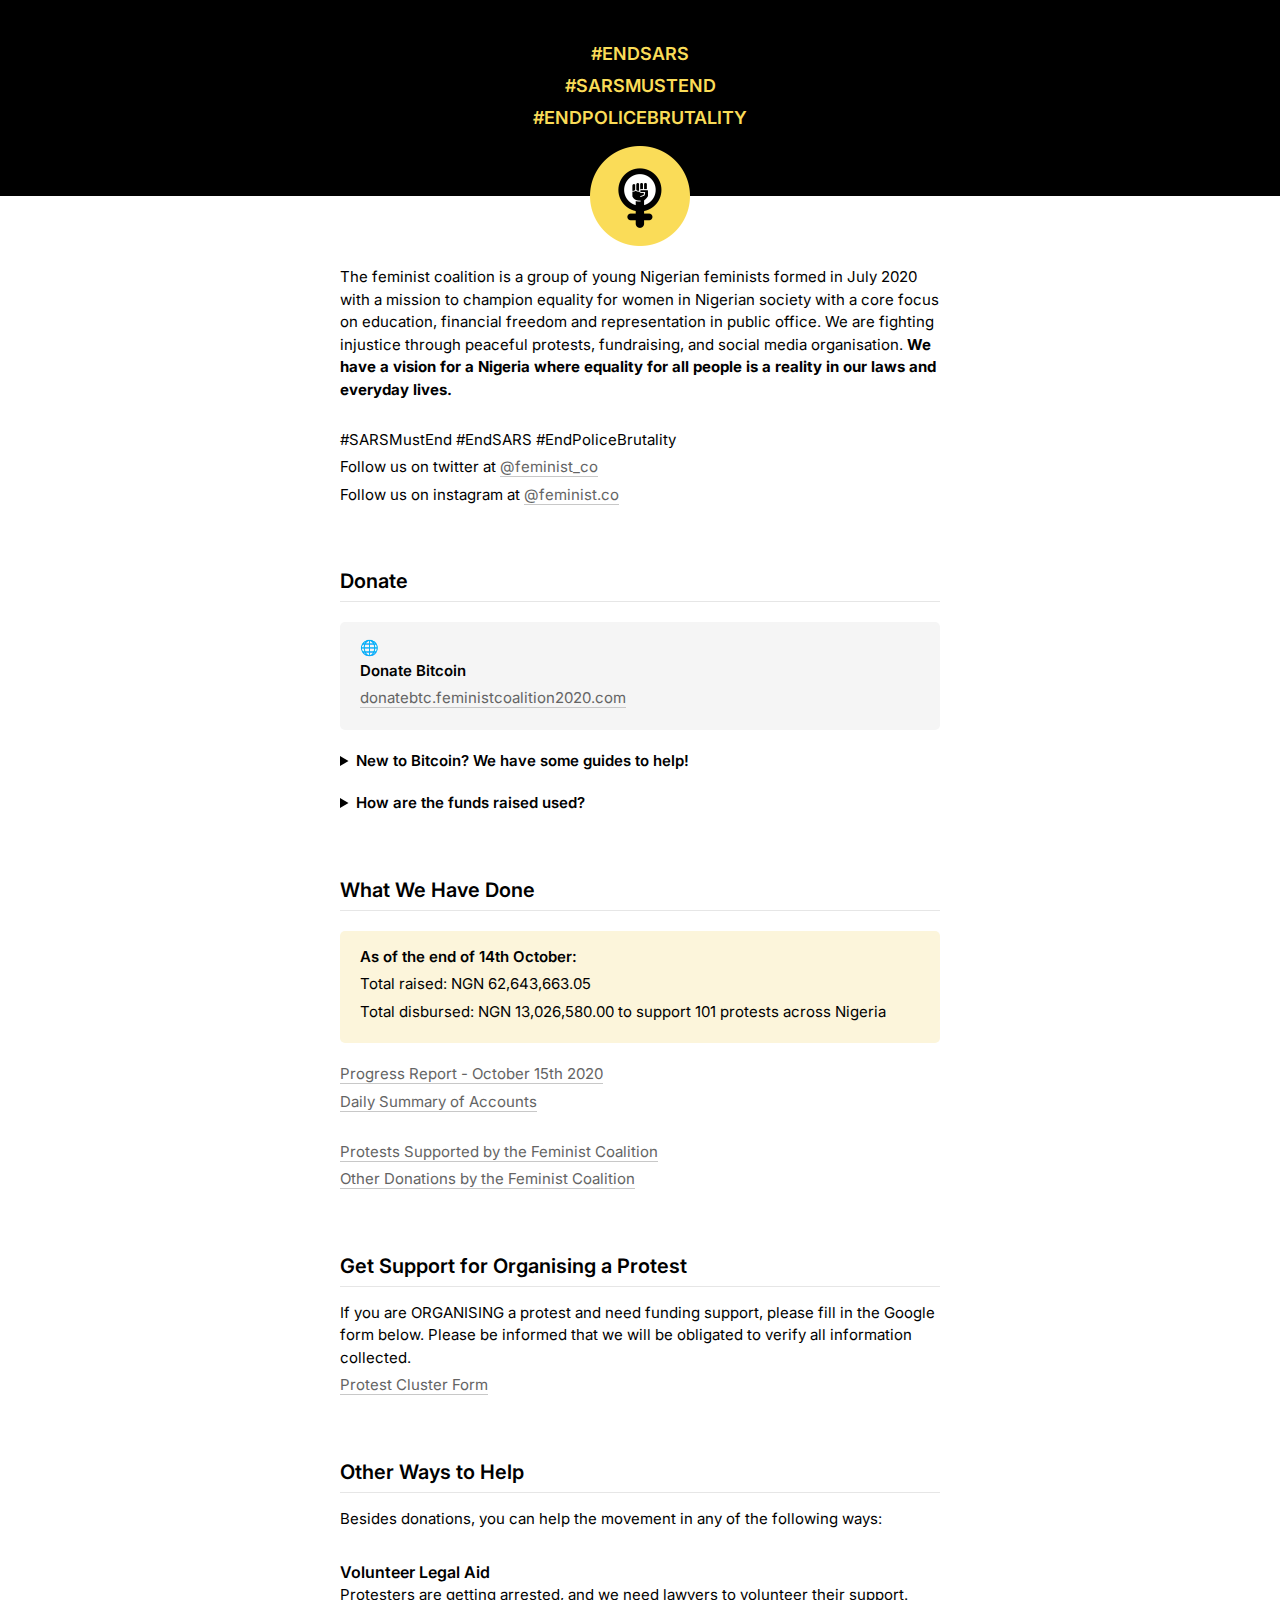
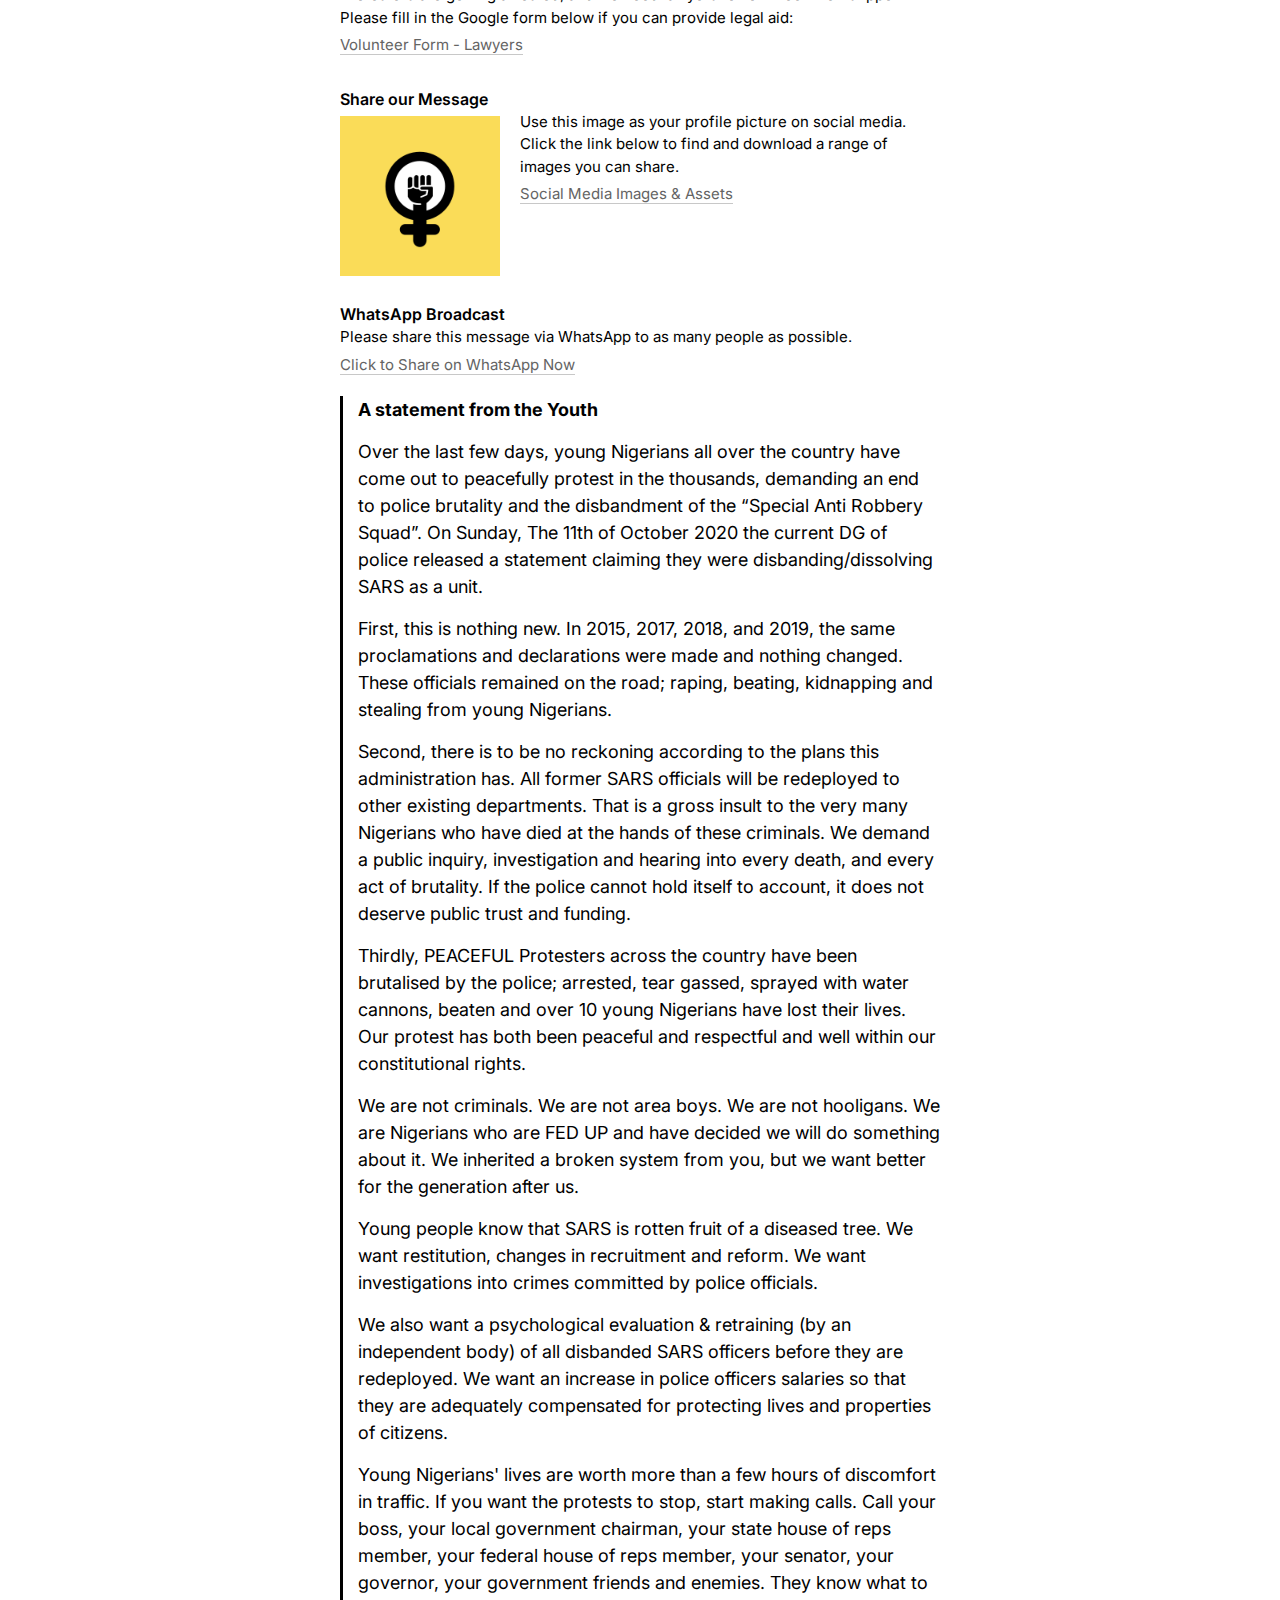
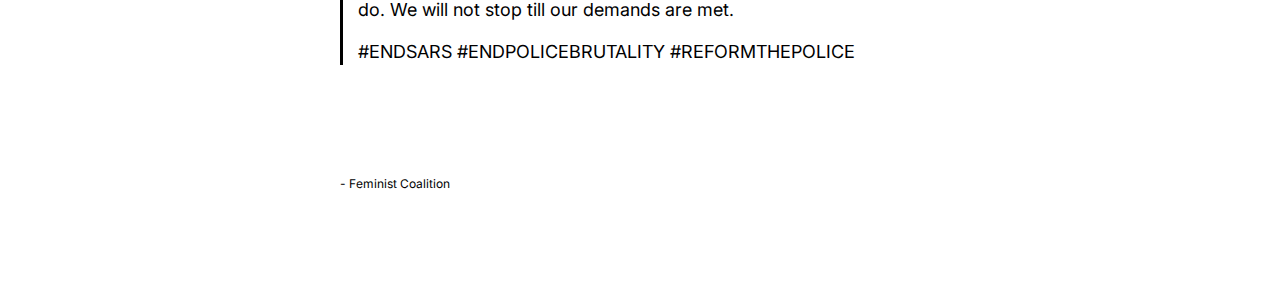
==== index.html @ 5b32e9a8 "Add files via upload" ====
<!DOCTYPE html>
<html>
<head>
    <meta charset="utf-8">
    <title>Feminist Coalition</title>
    <meta name="description" content="">
    <meta name="viewport" content="width=device-width, initial-scale=1">

    <link href="https://fonts.googleapis.com/css2?family=Inter:wght@400;600&display=swap" rel="stylesheet">
    <link rel="stylesheet" href="css/reset.css">
    <link rel="stylesheet" href="css/style.css">

    <meta name="theme-color" content="#FADC58">
    <link rel="icon" href="favicon.ico">
    <meta property="og:image" content="/img/banner.png">
    <meta property="og:site_name" content="Feminist Coalition">
    <meta property="og:description"
          content="We are a group of Nigerian feminists fighting against the injustice of SARS through peaceful protests, fundraising, and social media organisation.">
    <meta property="og:url" content="https://feministcoalition2020.com/">

</head>
<body>

  <div id="banner">
    <div class="container">
      <p>#ENDSARS</p>
      <p>#SARSMUSTEND</p>
      <p>#ENDPOLICEBRUTALITY</p>
    </div>

  </div>


    <div class="container">
    <main>
        <header>
            <img src="img/logo.png" alt="Feminist Coalition Logo" id="logo">
            <p>The feminist coalition is a group of young Nigerian feminists formed in July 2020 with a mission to champion equality for women in Nigerian society with a core focus on education, financial freedom and representation in public office. We are fighting injustice through peaceful protests, fundraising, and social media organisation. <strong>We have a vision for a Nigeria where equality for all people is a reality in our laws and everyday lives.</strong></p>
            <br>
            <p>#SARSMustEnd #EndSARS #EndPoliceBrutality </p>
            <p>Follow us on twitter at <a href="https://twitter.com/feminist_co">@feminist_co</a></p>
            <p>Follow us on instagram at <a href="https://www.instagram.com/feminist.co/">@feminist.co</a></p>
        </header>
        <section>
          <h2>Donate</h2>
          <div class="callout">
            <div class="icon">🌐</div>
            <h3>Donate Bitcoin</h3>
            <p><a href="https://donatebtc.feministcoalition2020.com/">donatebtc.feministcoalition2020.com</a></p>
          </div>

          <details>
            <summary>New to Bitcoin? We have some guides to help!</summary>
            <div>
              <p><a href="https://twitter.com/SendcashAfrica/status/1316107582877114368?ref_src=twsrc%5Etfw%7Ctwcamp%5Etweetembed&ref_url=notion%3A%2F%2Fwww.notion.so%2FFeminist-Coalition-20909b5c2f2549cd85b6ea14dec88818">View thread on Twitter</a></p>
              <p>We're putting together guides for how to get started in Bitcoin. Please check back here soon.</p>
            </div>

          </details>
      

          <details>
            <summary>How are the funds raised used?</summary>
            <div>
              <p>We are raising funds to support various peaceful #EndSARS protests around Nigeria. All funds raised will be used for:</p>
              <ol>
                <li>Food, Water, & Glucose</li>
                <li>Masks</li>
                <li>First-Aid Kits &  First Responders</li>
                <li>Bail</li>
                <li>Hospital</li>
                <li>Logistics</li>
              </ol>
            </div>
          </details>
        </section>


        <section>
          <h2>What We Have Done</h2>

          <div class="callout highlight">
            <h3>As of the end of 14th October:</h3>
            <p>Total raised: NGN 62,643,663.05</p>
            <p>Total disbursed: NGN 13,026,580.00 to support 101 protests across Nigeria</p>
          </div>

          <p><a href="progress-report-oct-15/index.html">Progress Report - October 15th 2020</a></p>

          <p><a href="https://www.notion.so/ec69f91c9acd4582b72c0a6fa11d8d09">Daily Summary of Accounts</a></p><br>

          <p><a href="https://www.notion.so/80db6dfdd25f4277a5bc0fbcdc612857">Protests Supported by the Feminist Coalition</a></p>
          <p><a href="https://www.notion.so/e28e8c3d993b40078f28bc7b74a30d23">Other Donations by the Feminist Coalition</a></p>
        </section>


        <section>
          <h2>Get Support for Organising a Protest</h2>
          <p>If you are ORGANISING a protest and need funding support, please fill in the Google form below. Please be informed that we will be obligated to verify all information collected. </p>
          <p><a href="https://docs.google.com/forms/d/e/1FAIpQLScenXe3wOorh-tW_Uk6RnG9skms9hU9TI_JTT8JyBNjC3bGEg/viewform">Protest Cluster Form</a></p>
        </section>


        <section>
          <h2>Other Ways to Help</h2>
          <p>Besides donations, you can help the movement in any of the following ways:</p>

          <section>
            <h3>Volunteer Legal Aid</h3>
            <p>Protesters are getting arrested, and we need lawyers to volunteer their support. Please fill in the Google form below if you can provide legal aid:</p>
            <a href="https://docs.google.com/forms/d/e/1FAIpQLSfIjEPoxC5ciJYgdDXGR0t9e81wLGtVTcNZbJxnsWCEmE_LlQ/viewform">Volunteer Form - Lawyers</a>
          </section>

          <section>
            <h3>Share our Message</h3>
            <div>
              <aside>
                <img src="img/logo-large.png" alt="">
              </aside>
              <p>Use this image as your profile picture on social media. Click the link below to find and download a range of images you can share.</p>
              <p><a href="https://www.notion.so/Social-Media-Images-Assets-40b55af0c98d41f9b7bc4cdd8fddabbd">Social Media Images & Assets</a></p>
              <p></p>
            </div>
          </section>

          <section>
            <h3>WhatsApp Broadcast</h3>
            <p>Please share this message via WhatsApp to as many people as possible.</p>
            <p><a href="https://api.whatsapp.com/send?text=A%20statement%20from%20the%20Youth%0A%0AOver%20the%20last%20few%20days%2C%20young%20Nigerians%20all%20over%20the%20country%20have%20come%20out%20to%20peacefully%20protest%20in%20the%20thousands%2C%20demanding%20an%20end%20to%20police%20brutality%20and%20the%20disbandment%20of%20the%20%E2%80%9CSpecial%20Anti%20Robbery%20Squad%E2%80%9D.%20On%20Sunday%2C%20The%2011th%20of%20October%202020%20the%20current%20DG%20of%20police%20released%20a%20statement%20claiming%20they%20were%20disbanding%2Fdissolving%20SARS%20as%20a%20unit.%0A%0AFirst%2C%20this%20is%20nothing%20new.%20In%202015%2C%202017%2C%202018%2C%20and%202019%2C%20the%20same%20proclamations%20and%20declarations%20were%20made%20and%20nothing%20changed.%20These%20officials%20remained%20on%20the%20road%3B%20raping%2C%20beating%2C%20kidnapping%20and%20stealing%20from%20young%20Nigerians.%0A%0ASecond%2C%20there%20is%20to%20be%20no%20reckoning%20according%20to%20the%20plans%20this%20administration%20has.%20All%20former%20SARS%20officials%20will%20be%20redeployed%20to%20other%20existing%20departments.%20That%20is%20a%20gross%20insult%20to%20the%20very%20many%20Nigerians%20who%20have%20died%20at%20the%20hands%20of%20these%20criminals.%20We%20demand%20a%20public%20inquiry%2C%20investigation%20and%20hearing%20into%20every%20death%2C%20and%20every%20act%20of%20brutality.%20If%20the%20police%20cannot%20hold%20itself%20to%20account%2C%20it%20does%20not%20deserve%20public%20trust%20and%20funding.%0A%0AThirdly%2C%20PEACEFUL%20Protesters%20across%20the%20country%20have%20been%20brutalised%20by%20the%20police%3B%20arrested%2C%20tear%20gassed%2C%20sprayed%20with%20water%20cannons%2C%20beaten%20and%20over%2010%20young%20Nigerians%20have%20lost%20their%20lives.%20Our%20protest%20has%20both%20been%20peaceful%20and%20respectful%20and%20well%20within%20our%20constitutional%20rights.%0A%0AWe%20are%20not%20criminals.%20We%20are%20not%20area%20boys.%20We%20are%20not%20hooligans.%20We%20are%20Nigerians%20who%20are%20FED%20UP%20and%20have%20decided%20we%20will%20do%20something%20about%20it.%20We%20inherited%20a%20broken%20system%20from%20you%2C%20but%20we%20want%20better%20for%20the%20generation%20after%20us.%0A%0AYoung%20people%20know%20that%20SARS%20is%20rotten%20fruit%20of%20a%20diseased%20tree.%20We%20want%20restitution%2C%20changes%20in%20recruitment%20and%20reform.%20We%20want%20investigations%20into%20crimes%20committed%20by%20police%20officials.%0A%0AWe%20also%20want%20a%20psychological%20evaluation%20%26%20retraining%20%28by%20an%20independent%20body%29%20of%20all%20disbanded%20SARS%20officers%20before%20they%20are%20redeployed.%20We%20want%20an%20increase%20in%20police%20officers%20salaries%20so%20that%20they%20are%20adequately%20compensated%20for%20protecting%20lives%20and%20properties%20of%20citizens.%0A%0AYoung%20Nigerians%27%20lives%20are%20worth%20more%20than%20a%20few%20hours%20of%20discomfort%20in%20traffic.%20If%20you%20want%20the%20protests%20to%20stop%2C%20start%20making%20calls.%20Call%20your%20boss%2C%20your%20local%20government%20chairman%2C%20your%20state%20house%20of%20reps%20member%2C%20your%20federal%20house%20of%20reps%20member%2C%20your%20senator%2C%20your%20governor%2C%20your%20government%20friends%20and%20enemies.%20They%20know%20what%20to%20do.%20We%20will%20not%20stop%20till%20our%20demands%20are%20met.%0A%0AENDSARS%20%23ENDPOLICEBRUTALITY%20%23REFORMTHEPOLICE">
              Click to Share on WhatsApp Now</a></p>

            <blockquote>
              <p><strong>A statement from the Youth</strong></p>
              <p>Over the last few days, young Nigerians all over the country have come out to peacefully protest in the thousands, demanding an end to police brutality and the disbandment of the “Special Anti Robbery Squad”. On Sunday, The 11th of October 2020 the current DG of police released a statement claiming they were disbanding/dissolving SARS as a unit.</p>
              <p>First, this is nothing new. In 2015, 2017, 2018, and 2019, the same proclamations and declarations were made and nothing changed. These officials remained on the road; raping, beating, kidnapping and stealing from young Nigerians.</p>
              <p>Second, there is to be no reckoning according to the plans this administration has. All former SARS officials will be redeployed to other existing departments. That is a gross insult to the very many Nigerians who have died at the hands of these criminals. We demand a public inquiry, investigation and hearing into every death, and every act of brutality. If the police cannot hold itself to account, it does not deserve public trust and funding.</p>
              <p>Thirdly, PEACEFUL Protesters across the country have been brutalised by the police; arrested, tear gassed, sprayed with water cannons, beaten and over 10 young Nigerians have lost their lives. Our protest has both been peaceful and respectful and well within our constitutional rights.</p>
              <p>We are not criminals. We are not area boys. We are not hooligans. We are Nigerians who are FED UP and have decided we will do something about it. We inherited a broken system from you, but we want better for the generation after us.</p>
              <p>Young people know that SARS is rotten fruit of a diseased tree. We want restitution, changes in recruitment and reform. We want investigations into crimes committed by police officials.</p>
              <p>We also want a psychological evaluation & retraining (by an independent body) of all disbanded SARS officers before they are redeployed. We want an increase in police officers salaries so that they are adequately compensated for protecting lives and properties of citizens.</p>
              <p>Young Nigerians' lives are worth more than a few hours of discomfort in traffic. If you want the protests to stop, start making calls. Call your boss, your local government chairman, your state house of reps member, your federal house of reps member, your senator, your governor, your government friends and enemies. They know what to do. We will not stop till our demands are met.</p>
              <p>#ENDSARS #ENDPOLICEBRUTALITY #REFORMTHEPOLICE</p>
            </blockquote>
   
          </section>

        </section>

        

        </main>
        <footer>
          <p>- Feminist Coalition</p>
        </footer>

    </div>
</body>
</html>
---- css/style.css ----
body {
    font-family: 'Inter', -apple-system,BlinkMacSystemFont,"Segoe UI",Roboto,"Helvetica Neue",Oxygen-Sans,Ubuntu,Cantarell,sans-serif;
    font-size: 1.5rem;
    line-height: 1.5;
    padding-bottom: 100px;
}

/* Typography */

p {
    display: block;
    margin-bottom: 5px;
}

a, a:visited {
    color: rgb(100,100,100);
    text-decoration: none;
    border-bottom: 1px solid rgb(200,200,200);
}

a:hover {
    background-color: #FADC58;
}


h2 {
    font-size: 2rem;
    font-weight: 600;
    border-bottom: 1px solid rgb(230,230,230);;
    padding-bottom: 5px;
    margin-bottom: 15px;
    
}

h3 {
    font-size: 1.6rem;
    font-weight: 600;
}

details summary,
.callout h3,
dl dt {
    font-size: 1.5rem;
    font-weight: 600;
}

.callout h3 {
    margin-bottom: 5px;
}


/* Layout */

.container  {
    width: 90%;
    max-width: 600px;
    margin: 0 auto;
}

footer {
    padding-top: 50px;
    font-size: 0.8em;
}

details {
    margin-bottom: 20px;
}

details > div {
    padding: 10px 0 10px 15px;
}

details summary {
    cursor: pointer;
}

ol {
    padding-left: 15px;
    margin: 15px 0;
}

ol ol {
    list-style: lower-latin;
}

ol.nested-list > li {
    margin-bottom: 15px;
}


/* Header */

header {
    margin: -50px auto 50px;
}

#logo {
    width: 100px;
    height: auto;
    display: block;
    margin: 0 auto 20px;
}



/* Components */



#banner {
    background-color: #000;
    color: #FADC58;
    padding: 40px 0 60px;
    text-align: center;
}

#banner p {
    display: block;
    font-weight: 600;
    font-size: 1.8rem;
}

section {
    margin: 60px 0;
    clear: both;
}

section section {
    margin: 30px 0;
    clear: both;
}

.callout {
    background-color: rgb(245,245,245);;
    padding: 15px 20px;
    margin: 20px 0;
    border-radius: 5px;
}

.callout .icon {
    height: 100%;
}

.callout.highlight {
    background-color: #FCF5DB;
}



@media (min-width: 500px) {

    aside {
        float: left;
        width: 30%;
        padding: 5px 20px 20px 0;    
    }

}

blockquote {
    margin: 20px 0;
    border-left: 3px solid #000;
    padding-left: 15px;
}

blockquote p {
    margin-bottom: 15px;
    font-size: 1.8rem;
}

dl dd {
    margin-bottom: 15px;
}
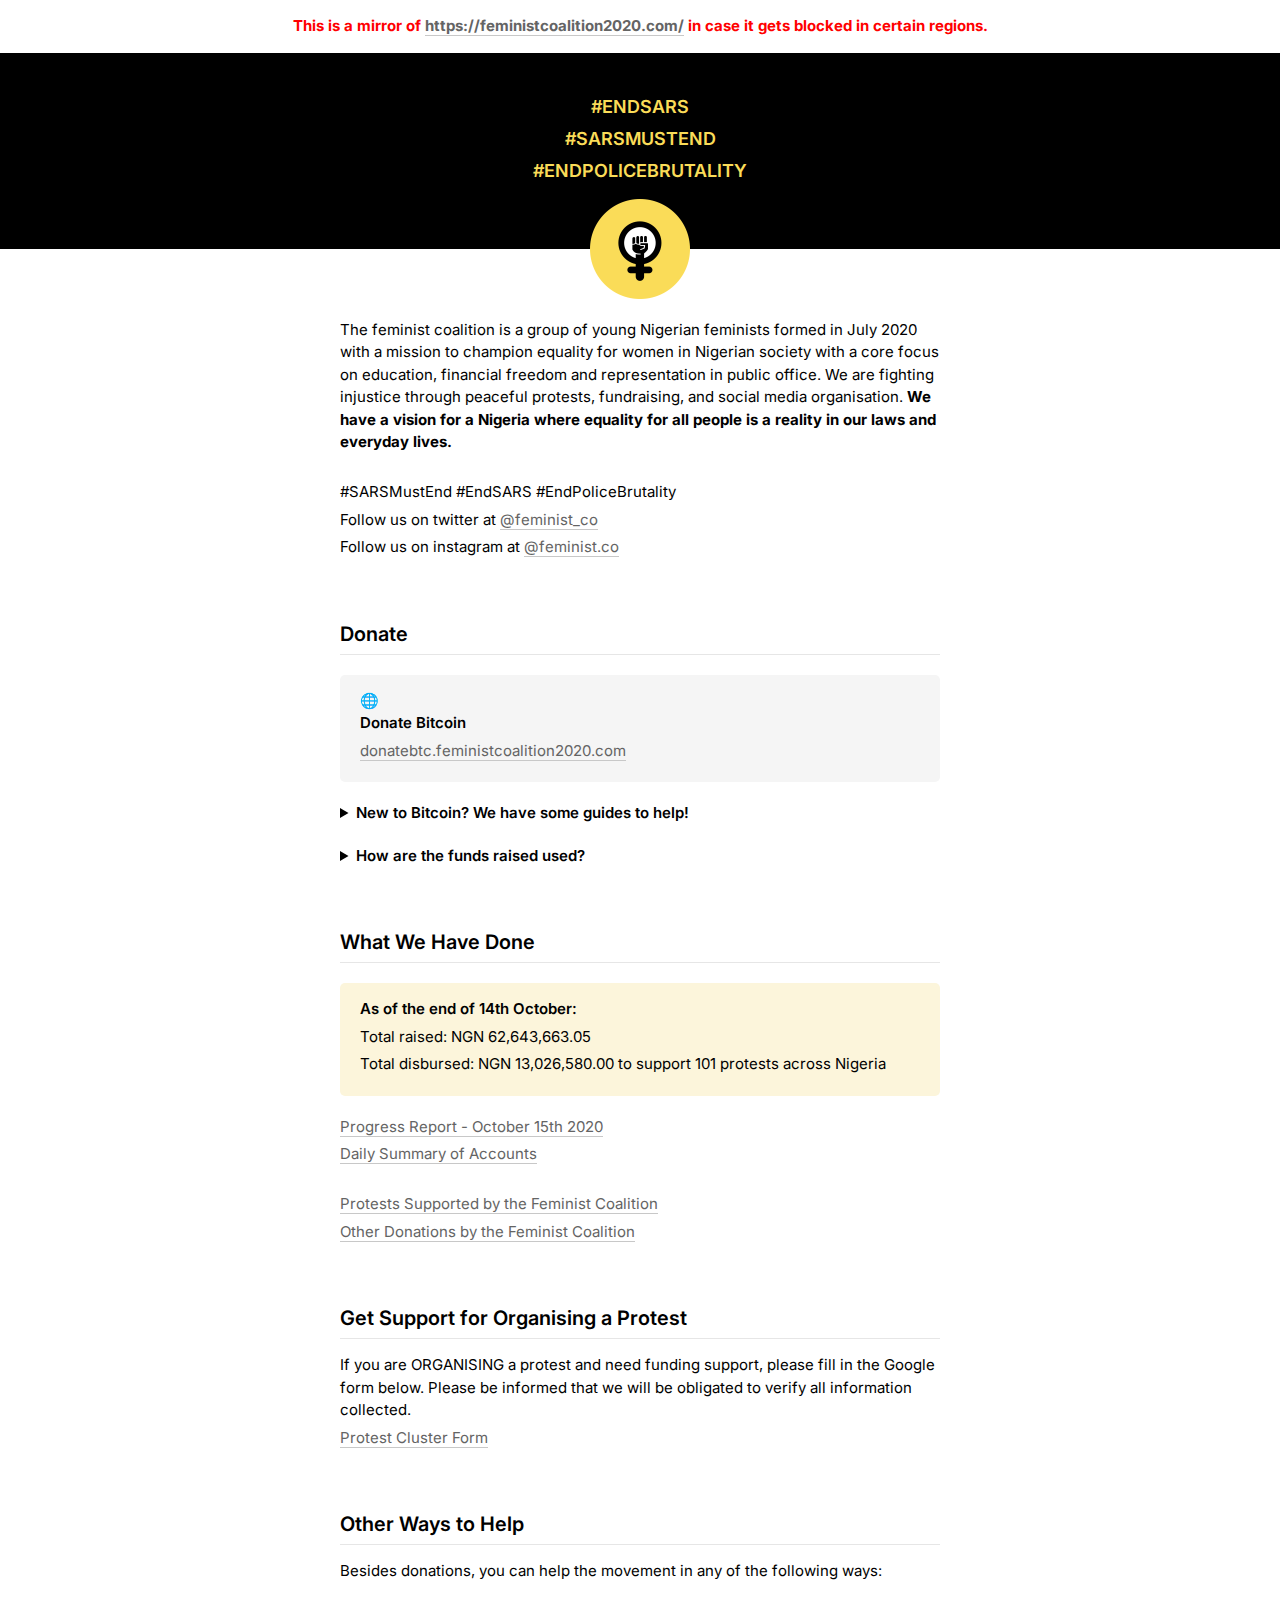
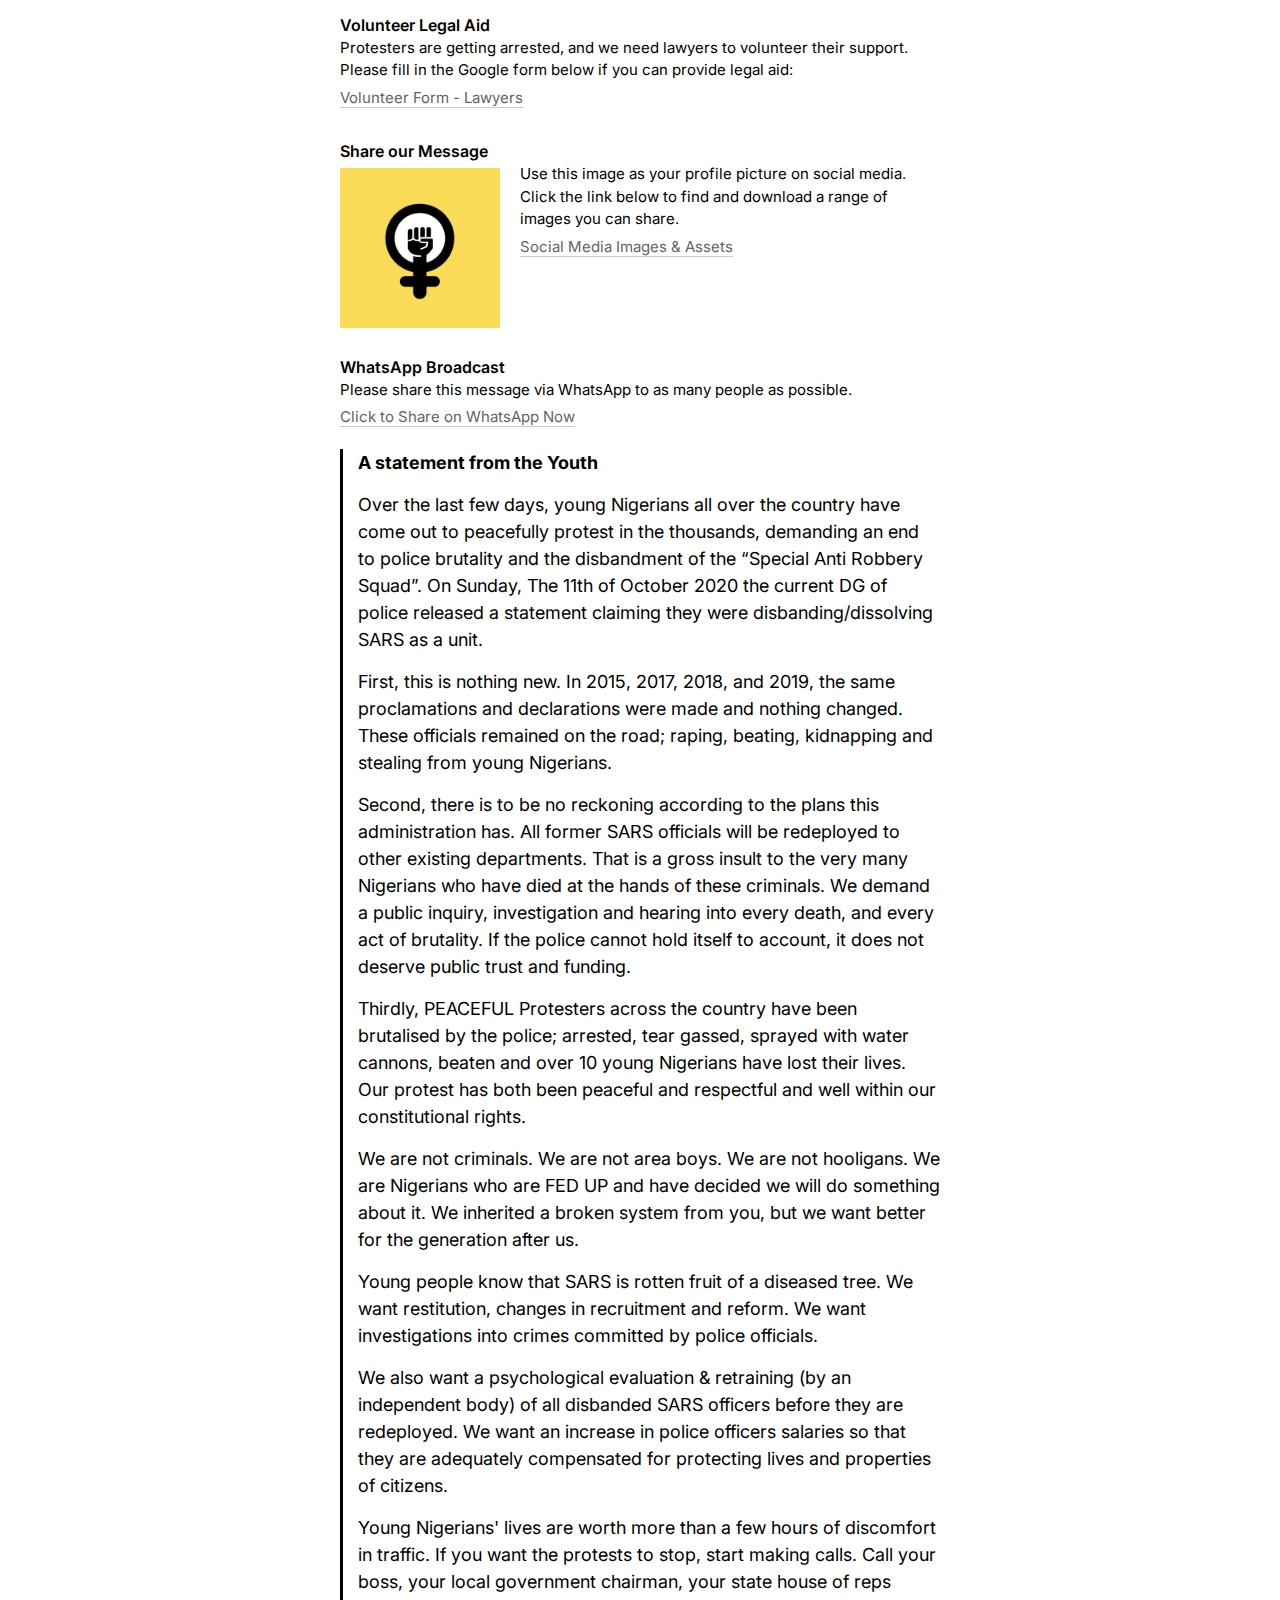
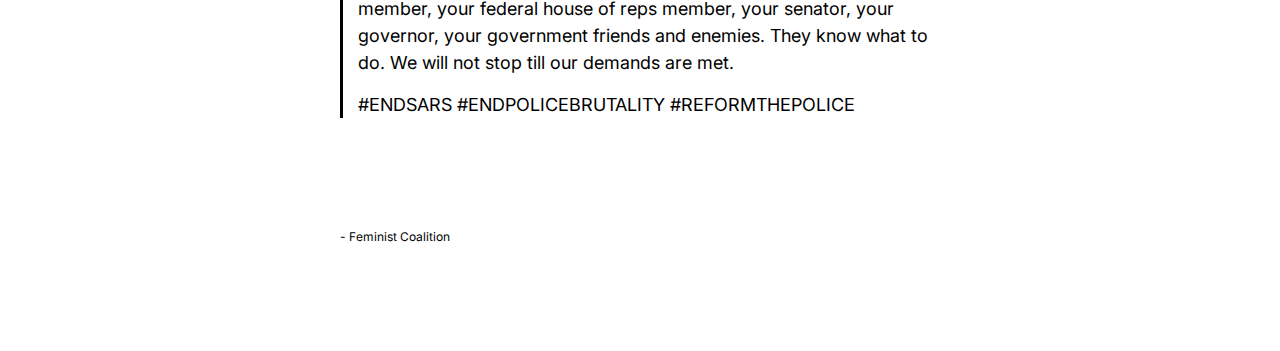
==== commit fcc37ac9: "Update index.html" ====
--- a/index.html
+++ b/index.html
@@ -20,7 +20,18 @@
 
 </head>
 <body>
-
+<div class="notice" style="
+    color: red!important;
+    width: 100%;
+    max-width: 100%;
+    text-align: center;
+    padding: 1em;
+    background-color: white;
+">
+      <h1>This is a mirror of <a href="https://feministcoalition2020.com/"> https://feministcoalition2020.com/</a> in case it gets blocked in certain regions.</h1>
+      
+      
+    </div>
   <div id="banner">
     <div class="container">
       <p>#ENDSARS</p>
@@ -155,4 +166,4 @@
 
     </div>
 </body>
-</html>+</html>
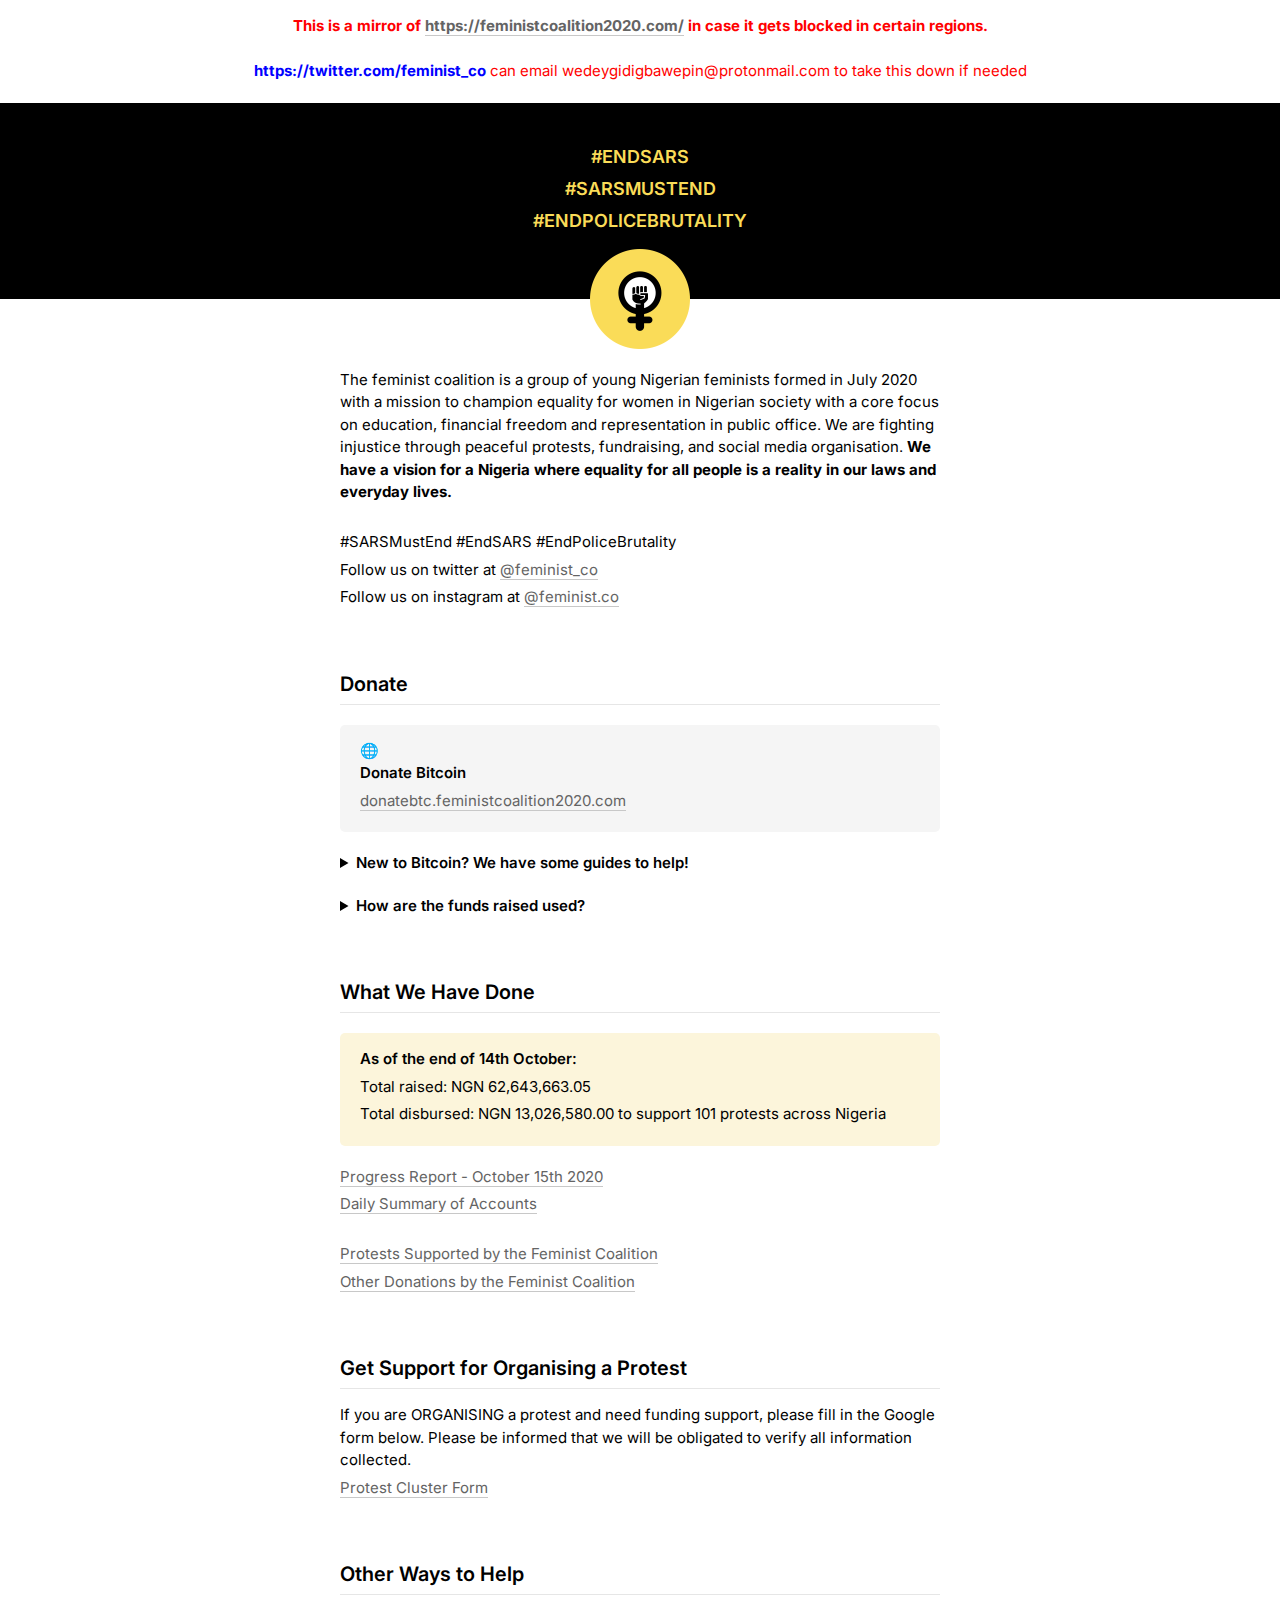
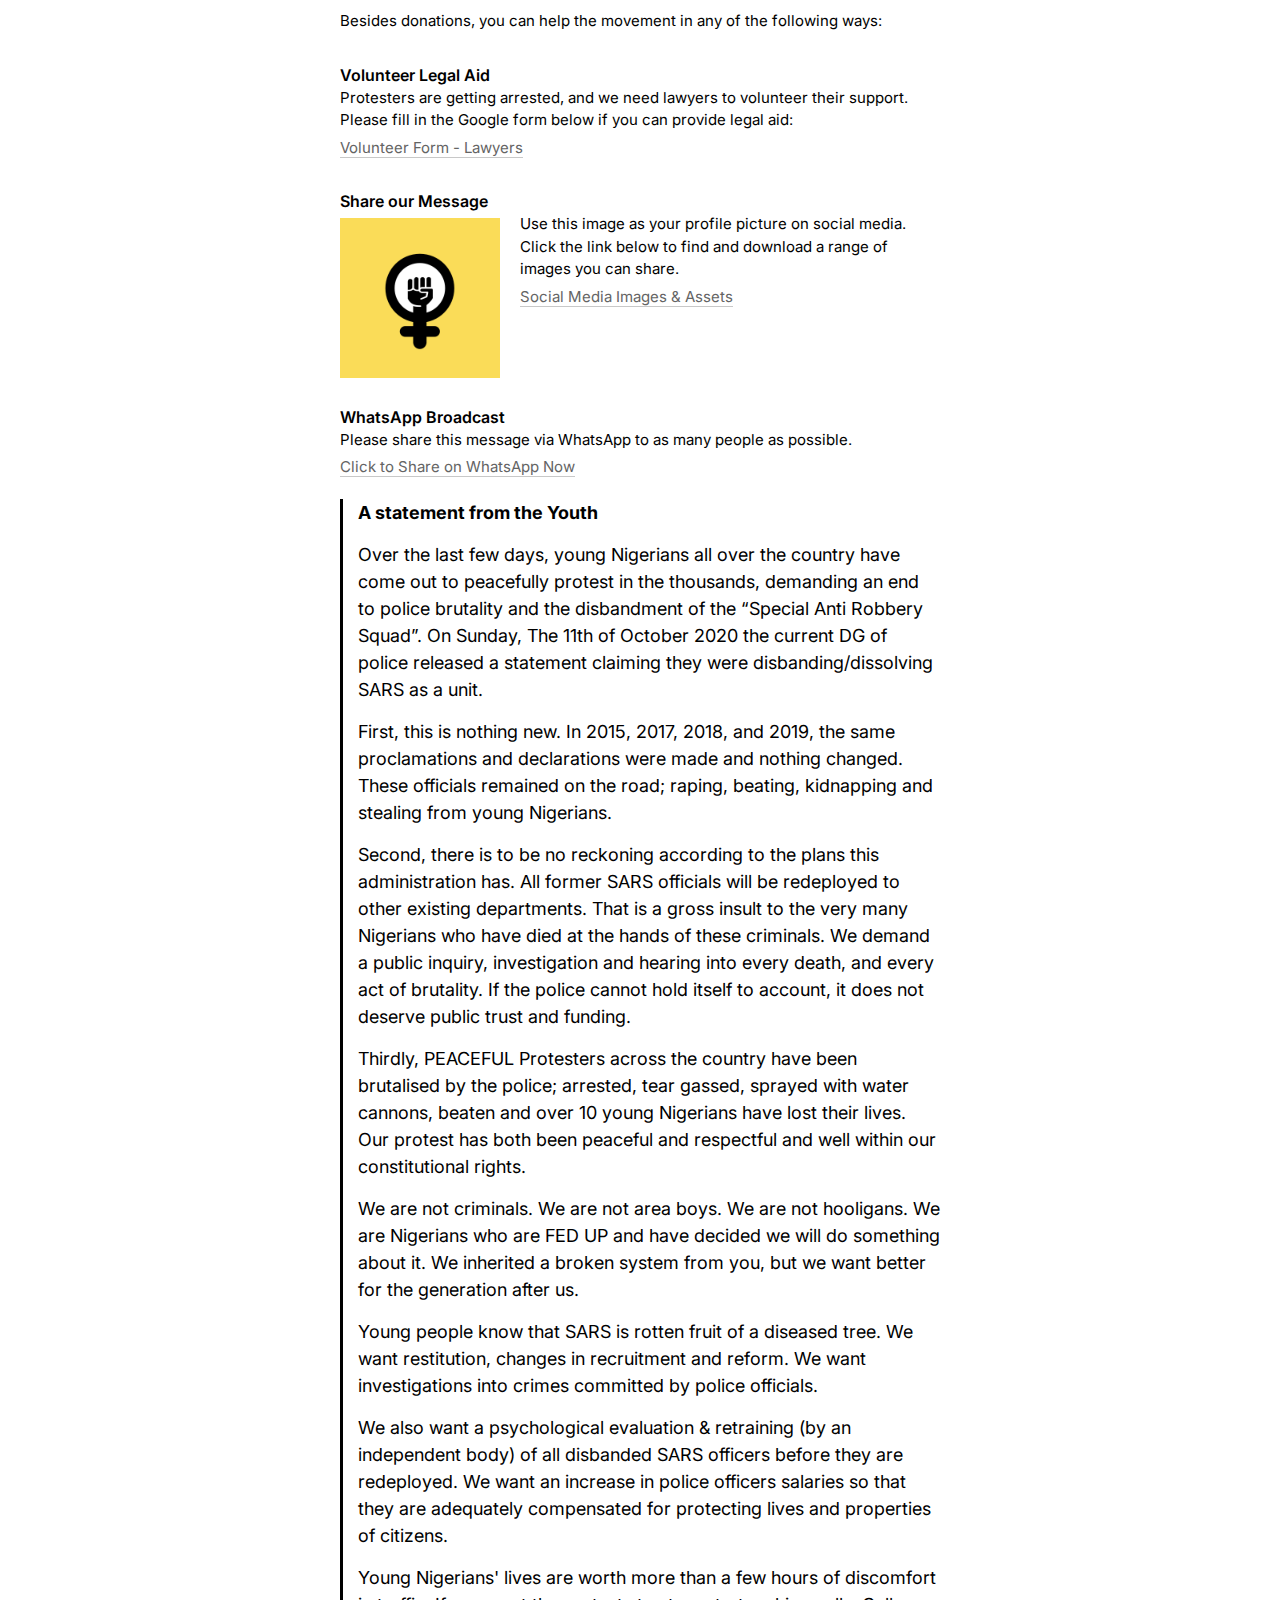
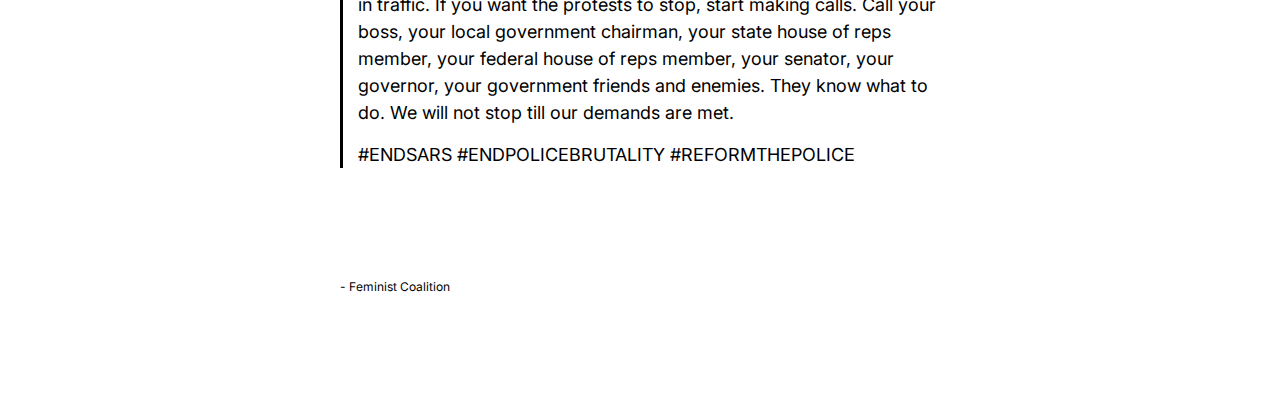
==== commit 785b9b7a: "Update index.html" ====
--- a/index.html
+++ b/index.html
@@ -29,7 +29,9 @@
     background-color: white;
 ">
       <h1>This is a mirror of <a href="https://feministcoalition2020.com/"> https://feministcoalition2020.com/</a> in case it gets blocked in certain regions.</h1>
-      
+      <p><br><strong style="
+    color: blue;
+">https://twitter.com/feminist_co</strong> can email wedeygidigbawepin@protonmail.com to take this down if needed</p>
       
     </div>
   <div id="banner">
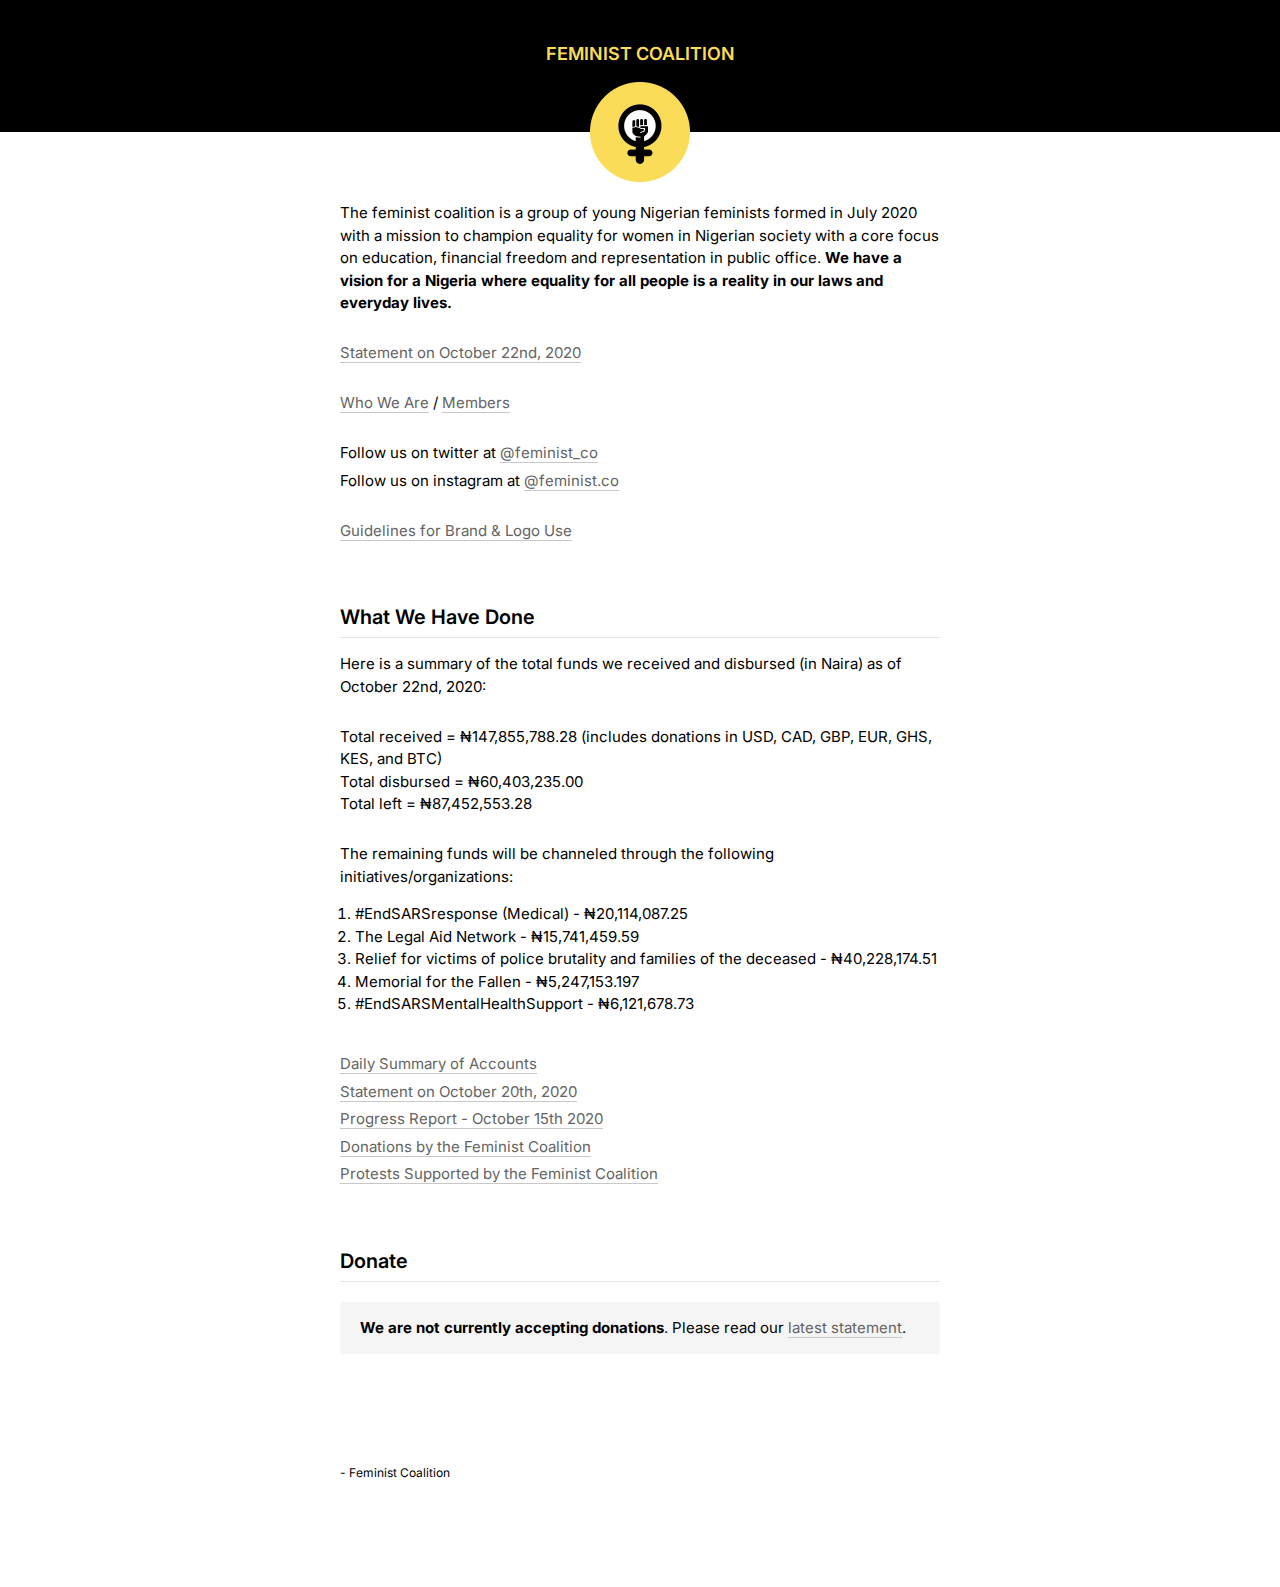
==== commit 60deb909: "Update index.html" ====
--- a/index.html
+++ b/index.html
@@ -1,3 +1,4 @@
+
 <!DOCTYPE html>
 <html>
 <head>
@@ -7,159 +8,95 @@
     <meta name="viewport" content="width=device-width, initial-scale=1">
 
     <link href="https://fonts.googleapis.com/css2?family=Inter:wght@400;600&display=swap" rel="stylesheet">
-    <link rel="stylesheet" href="css/reset.css">
-    <link rel="stylesheet" href="css/style.css">
+    <link rel="stylesheet" href="./css/reset.css">
+    <link rel="stylesheet" href="./css/style.css">
 
     <meta name="theme-color" content="#FADC58">
-    <link rel="icon" href="favicon.ico">
+    <link rel="icon" href="/favicon.ico">
     <meta property="og:image" content="/img/banner.png">
     <meta property="og:site_name" content="Feminist Coalition">
     <meta property="og:description"
-          content="We are a group of Nigerian feminists fighting against the injustice of SARS through peaceful protests, fundraising, and social media organisation.">
+          content="The feminist coalition is a group of young Nigerian feminists formed in July 2020 with a mission to champion equality for women in Nigerian society with a core focus on education, financial freedom and representation in public office">
     <meta property="og:url" content="https://feministcoalition2020.com/">
+
+    <script async src="https://www.googletagmanager.com/gtag/js?id=G-10X0HFS86S"></script>
+    <script>
+      window.dataLayer = window.dataLayer || [];
+      function gtag(){dataLayer.push(arguments);}
+      gtag('js', new Date());
+
+      gtag('config', 'G-10X0HFS86S');
+    </script>
 
 </head>
 <body>
-<div class="notice" style="
-    color: red!important;
-    width: 100%;
-    max-width: 100%;
-    text-align: center;
-    padding: 1em;
-    background-color: white;
-">
-      <h1>This is a mirror of <a href="https://feministcoalition2020.com/"> https://feministcoalition2020.com/</a> in case it gets blocked in certain regions.</h1>
-      <p><br><strong style="
-    color: blue;
-">https://twitter.com/feminist_co</strong> can email wedeygidigbawepin@protonmail.com to take this down if needed</p>
-      
-    </div>
+
   <div id="banner">
     <div class="container">
-      <p>#ENDSARS</p>
-      <p>#SARSMUSTEND</p>
-      <p>#ENDPOLICEBRUTALITY</p>
+      <p>FEMINIST COALITION</p>
     </div>
-
   </div>
 
 
     <div class="container">
     <main>
         <header>
-            <img src="img/logo.png" alt="Feminist Coalition Logo" id="logo">
-            <p>The feminist coalition is a group of young Nigerian feminists formed in July 2020 with a mission to champion equality for women in Nigerian society with a core focus on education, financial freedom and representation in public office. We are fighting injustice through peaceful protests, fundraising, and social media organisation. <strong>We have a vision for a Nigeria where equality for all people is a reality in our laws and everyday lives.</strong></p>
+            <a href="/">
+              <img src="./img/logo.png" alt="Feminist Coalition Logo" id="logo">
+            </a>
+            
+            <p>The feminist coalition is a group of young Nigerian feminists formed in July 2020 with a mission to champion equality for women in Nigerian society with a core focus on education, financial freedom and representation in public office. <strong>We have a vision for a Nigeria where equality for all people is a reality in our laws and everyday lives.</strong></p>
             <br>
-            <p>#SARSMustEnd #EndSARS #EndPoliceBrutality </p>
+            <p><a href="/statement-oct-22/">Statement on October 22nd, 2020</a></p>
+            <br>
+            <p><a href="/who-we-are/">Who We Are</a> / <a href="/members/">Members</a></p>
+            <br>
             <p>Follow us on twitter at <a href="https://twitter.com/feminist_co">@feminist_co</a></p>
             <p>Follow us on instagram at <a href="https://www.instagram.com/feminist.co/">@feminist.co</a></p>
+            <br>
+            <p><a href="/brand/">Guidelines for Brand & Logo Use</a></p>
+
         </header>
-        <section>
-          <h2>Donate</h2>
-          <div class="callout">
-            <div class="icon">🌐</div>
-            <h3>Donate Bitcoin</h3>
-            <p><a href="https://donatebtc.feministcoalition2020.com/">donatebtc.feministcoalition2020.com</a></p>
-          </div>
-
-          <details>
-            <summary>New to Bitcoin? We have some guides to help!</summary>
-            <div>
-              <p><a href="https://twitter.com/SendcashAfrica/status/1316107582877114368?ref_src=twsrc%5Etfw%7Ctwcamp%5Etweetembed&ref_url=notion%3A%2F%2Fwww.notion.so%2FFeminist-Coalition-20909b5c2f2549cd85b6ea14dec88818">View thread on Twitter</a></p>
-              <p>We're putting together guides for how to get started in Bitcoin. Please check back here soon.</p>
-            </div>
-
-          </details>
-      
-
-          <details>
-            <summary>How are the funds raised used?</summary>
-            <div>
-              <p>We are raising funds to support various peaceful #EndSARS protests around Nigeria. All funds raised will be used for:</p>
-              <ol>
-                <li>Food, Water, & Glucose</li>
-                <li>Masks</li>
-                <li>First-Aid Kits &  First Responders</li>
-                <li>Bail</li>
-                <li>Hospital</li>
-                <li>Logistics</li>
-              </ol>
-            </div>
-          </details>
-        </section>
+        
 
 
         <section>
           <h2>What We Have Done</h2>
 
-          <div class="callout highlight">
-            <h3>As of the end of 14th October:</h3>
-            <p>Total raised: NGN 62,643,663.05</p>
-            <p>Total disbursed: NGN 13,026,580.00 to support 101 protests across Nigeria</p>
-          </div>
+          <p>Here is a summary of the total funds we received and disbursed (in Naira) as of October 22nd, 2020:  </p>
+          <br>
+          <p>
+              Total received = ₦147,855,788.28 (includes donations in USD, CAD, GBP, EUR, GHS, KES, and BTC)<br>
+Total disbursed = ₦60,403,235.00<br>
+Total left = ₦87,452,553.28
+          </p>
+          <br>
+          <p>The remaining funds will be channeled through the following initiatives/organizations:</p>
+          <ol>
+              <li>#EndSARSresponse (Medical) - ₦20,114,087.25</li>
+              <li>The Legal Aid Network - ₦15,741,459.59</li>
+              <li>Relief for victims of police brutality and families of the deceased - ₦40,228,174.51</li>
+              <li>Memorial for the Fallen - ₦5,247,153.197</li>
+              <li>#EndSARSMentalHealthSupport - ₦6,121,678.73</li>
+          </ol>
 
-          <p><a href="progress-report-oct-15/index.html">Progress Report - October 15th 2020</a></p>
-
-          <p><a href="https://www.notion.so/ec69f91c9acd4582b72c0a6fa11d8d09">Daily Summary of Accounts</a></p><br>
-
-          <p><a href="https://www.notion.so/80db6dfdd25f4277a5bc0fbcdc612857">Protests Supported by the Feminist Coalition</a></p>
-          <p><a href="https://www.notion.so/e28e8c3d993b40078f28bc7b74a30d23">Other Donations by the Feminist Coalition</a></p>
+          <br>
+          <p><a href="/daily-summary">Daily Summary of Accounts</a></p>
+          <p><a href="/statement-oct-20/">Statement on October 20th, 2020</a></p>
+          <p><a href="/progress-report-oct-15/">Progress Report - October 15th 2020</a></p>
+          <p><a href="/other-donations">Donations by the Feminist Coalition</a></p>
+          <p><a href="/protests-supported">Protests Supported by the Feminist Coalition</a></p>
+          
+          
         </section>
 
 
         <section>
-          <h2>Get Support for Organising a Protest</h2>
-          <p>If you are ORGANISING a protest and need funding support, please fill in the Google form below. Please be informed that we will be obligated to verify all information collected. </p>
-          <p><a href="https://docs.google.com/forms/d/e/1FAIpQLScenXe3wOorh-tW_Uk6RnG9skms9hU9TI_JTT8JyBNjC3bGEg/viewform">Protest Cluster Form</a></p>
+          <h2>Donate</h2>
+          <div class="callout">
+            <strong>We are not currently accepting donations</strong>. Please read our <a href="https://feministcoalition2020.com/statement-oct-22/">latest statement</a>.
+          </div>
         </section>
-
-
-        <section>
-          <h2>Other Ways to Help</h2>
-          <p>Besides donations, you can help the movement in any of the following ways:</p>
-
-          <section>
-            <h3>Volunteer Legal Aid</h3>
-            <p>Protesters are getting arrested, and we need lawyers to volunteer their support. Please fill in the Google form below if you can provide legal aid:</p>
-            <a href="https://docs.google.com/forms/d/e/1FAIpQLSfIjEPoxC5ciJYgdDXGR0t9e81wLGtVTcNZbJxnsWCEmE_LlQ/viewform">Volunteer Form - Lawyers</a>
-          </section>
-
-          <section>
-            <h3>Share our Message</h3>
-            <div>
-              <aside>
-                <img src="img/logo-large.png" alt="">
-              </aside>
-              <p>Use this image as your profile picture on social media. Click the link below to find and download a range of images you can share.</p>
-              <p><a href="https://www.notion.so/Social-Media-Images-Assets-40b55af0c98d41f9b7bc4cdd8fddabbd">Social Media Images & Assets</a></p>
-              <p></p>
-            </div>
-          </section>
-
-          <section>
-            <h3>WhatsApp Broadcast</h3>
-            <p>Please share this message via WhatsApp to as many people as possible.</p>
-            <p><a href="https://api.whatsapp.com/send?text=A%20statement%20from%20the%20Youth%0A%0AOver%20the%20last%20few%20days%2C%20young%20Nigerians%20all%20over%20the%20country%20have%20come%20out%20to%20peacefully%20protest%20in%20the%20thousands%2C%20demanding%20an%20end%20to%20police%20brutality%20and%20the%20disbandment%20of%20the%20%E2%80%9CSpecial%20Anti%20Robbery%20Squad%E2%80%9D.%20On%20Sunday%2C%20The%2011th%20of%20October%202020%20the%20current%20DG%20of%20police%20released%20a%20statement%20claiming%20they%20were%20disbanding%2Fdissolving%20SARS%20as%20a%20unit.%0A%0AFirst%2C%20this%20is%20nothing%20new.%20In%202015%2C%202017%2C%202018%2C%20and%202019%2C%20the%20same%20proclamations%20and%20declarations%20were%20made%20and%20nothing%20changed.%20These%20officials%20remained%20on%20the%20road%3B%20raping%2C%20beating%2C%20kidnapping%20and%20stealing%20from%20young%20Nigerians.%0A%0ASecond%2C%20there%20is%20to%20be%20no%20reckoning%20according%20to%20the%20plans%20this%20administration%20has.%20All%20former%20SARS%20officials%20will%20be%20redeployed%20to%20other%20existing%20departments.%20That%20is%20a%20gross%20insult%20to%20the%20very%20many%20Nigerians%20who%20have%20died%20at%20the%20hands%20of%20these%20criminals.%20We%20demand%20a%20public%20inquiry%2C%20investigation%20and%20hearing%20into%20every%20death%2C%20and%20every%20act%20of%20brutality.%20If%20the%20police%20cannot%20hold%20itself%20to%20account%2C%20it%20does%20not%20deserve%20public%20trust%20and%20funding.%0A%0AThirdly%2C%20PEACEFUL%20Protesters%20across%20the%20country%20have%20been%20brutalised%20by%20the%20police%3B%20arrested%2C%20tear%20gassed%2C%20sprayed%20with%20water%20cannons%2C%20beaten%20and%20over%2010%20young%20Nigerians%20have%20lost%20their%20lives.%20Our%20protest%20has%20both%20been%20peaceful%20and%20respectful%20and%20well%20within%20our%20constitutional%20rights.%0A%0AWe%20are%20not%20criminals.%20We%20are%20not%20area%20boys.%20We%20are%20not%20hooligans.%20We%20are%20Nigerians%20who%20are%20FED%20UP%20and%20have%20decided%20we%20will%20do%20something%20about%20it.%20We%20inherited%20a%20broken%20system%20from%20you%2C%20but%20we%20want%20better%20for%20the%20generation%20after%20us.%0A%0AYoung%20people%20know%20that%20SARS%20is%20rotten%20fruit%20of%20a%20diseased%20tree.%20We%20want%20restitution%2C%20changes%20in%20recruitment%20and%20reform.%20We%20want%20investigations%20into%20crimes%20committed%20by%20police%20officials.%0A%0AWe%20also%20want%20a%20psychological%20evaluation%20%26%20retraining%20%28by%20an%20independent%20body%29%20of%20all%20disbanded%20SARS%20officers%20before%20they%20are%20redeployed.%20We%20want%20an%20increase%20in%20police%20officers%20salaries%20so%20that%20they%20are%20adequately%20compensated%20for%20protecting%20lives%20and%20properties%20of%20citizens.%0A%0AYoung%20Nigerians%27%20lives%20are%20worth%20more%20than%20a%20few%20hours%20of%20discomfort%20in%20traffic.%20If%20you%20want%20the%20protests%20to%20stop%2C%20start%20making%20calls.%20Call%20your%20boss%2C%20your%20local%20government%20chairman%2C%20your%20state%20house%20of%20reps%20member%2C%20your%20federal%20house%20of%20reps%20member%2C%20your%20senator%2C%20your%20governor%2C%20your%20government%20friends%20and%20enemies.%20They%20know%20what%20to%20do.%20We%20will%20not%20stop%20till%20our%20demands%20are%20met.%0A%0AENDSARS%20%23ENDPOLICEBRUTALITY%20%23REFORMTHEPOLICE">
-              Click to Share on WhatsApp Now</a></p>
-
-            <blockquote>
-              <p><strong>A statement from the Youth</strong></p>
-              <p>Over the last few days, young Nigerians all over the country have come out to peacefully protest in the thousands, demanding an end to police brutality and the disbandment of the “Special Anti Robbery Squad”. On Sunday, The 11th of October 2020 the current DG of police released a statement claiming they were disbanding/dissolving SARS as a unit.</p>
-              <p>First, this is nothing new. In 2015, 2017, 2018, and 2019, the same proclamations and declarations were made and nothing changed. These officials remained on the road; raping, beating, kidnapping and stealing from young Nigerians.</p>
-              <p>Second, there is to be no reckoning according to the plans this administration has. All former SARS officials will be redeployed to other existing departments. That is a gross insult to the very many Nigerians who have died at the hands of these criminals. We demand a public inquiry, investigation and hearing into every death, and every act of brutality. If the police cannot hold itself to account, it does not deserve public trust and funding.</p>
-              <p>Thirdly, PEACEFUL Protesters across the country have been brutalised by the police; arrested, tear gassed, sprayed with water cannons, beaten and over 10 young Nigerians have lost their lives. Our protest has both been peaceful and respectful and well within our constitutional rights.</p>
-              <p>We are not criminals. We are not area boys. We are not hooligans. We are Nigerians who are FED UP and have decided we will do something about it. We inherited a broken system from you, but we want better for the generation after us.</p>
-              <p>Young people know that SARS is rotten fruit of a diseased tree. We want restitution, changes in recruitment and reform. We want investigations into crimes committed by police officials.</p>
-              <p>We also want a psychological evaluation & retraining (by an independent body) of all disbanded SARS officers before they are redeployed. We want an increase in police officers salaries so that they are adequately compensated for protecting lives and properties of citizens.</p>
-              <p>Young Nigerians' lives are worth more than a few hours of discomfort in traffic. If you want the protests to stop, start making calls. Call your boss, your local government chairman, your state house of reps member, your federal house of reps member, your senator, your governor, your government friends and enemies. They know what to do. We will not stop till our demands are met.</p>
-              <p>#ENDSARS #ENDPOLICEBRUTALITY #REFORMTHEPOLICE</p>
-            </blockquote>
-   
-          </section>
-
-        </section>
-
-        
 
         </main>
         <footer>
